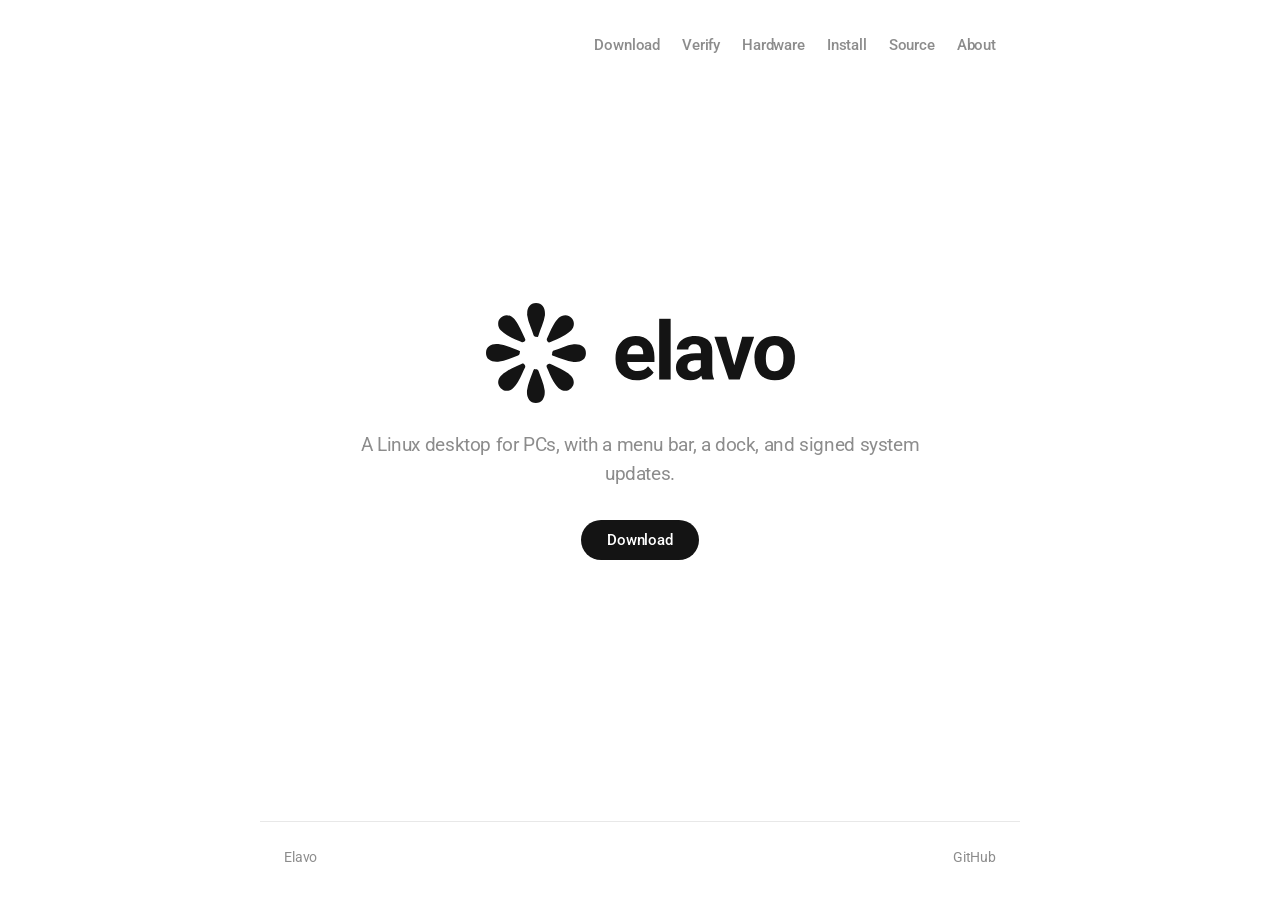
==== index.html @ ad72ccfb "Initial Placeholder Site" ====
<!DOCTYPE html>
<html lang="en">
<head>
  <meta charset="utf-8">
  <meta name="viewport" content="width=device-width, initial-scale=1">
  <title>Elavo</title>
  <meta name="description" content="Elavo is a Linux desktop for PCs, with a menu bar, a dock, and signed system updates.">
  <link rel="icon" href="/assets/sun.svg" type="image/svg+xml">
  <link rel="stylesheet" href="/assets/site.css">
</head>
<body class="home">
  <a class="skip" href="#main">Skip to content</a>
  <header class="site-header">
    <nav class="site-nav" aria-label="Site">
      <a href="/download/">Download</a>
      <a href="/verify/">Verify</a>
      <a href="/hardware/">Hardware</a>
      <a href="/install/">Install</a>
      <a href="/source/">Source</a>
      <a href="/about/">About</a>
    </nav>
  </header>

  <main id="main">
    <h1><span class="logo" role="img" aria-label="Elavo"></span></h1>
    <p class="tagline">A Linux desktop for PCs, with a menu bar, a dock, and signed system updates.</p>
    <a class="button" href="/download/">Download</a>
  </main>

  <footer class="site-footer">
    <span>Elavo</span>
    <a href="https://github.com/elavo-io">GitHub</a>
  </footer>
</body>
</html>
---- assets/site.css ----
@import url("https://fonts.googleapis.com/css2?family=JetBrains+Mono:wght@400;500&family=Roboto:wght@400;500;700;900&display=swap");

:root {
  --page: #ffffff;
  --surface: #f4f4f4;
  --surface-hover: #ebebeb;
  --line: rgba(0, 0, 0, 0.09);
  --text: #141414;
  --text-muted: rgba(0, 0, 0, 0.45);
  --text-body: rgba(0, 0, 0, 0.72);
  --button: #141414;
  --button-text: #ffffff;
  --well: #141414;
  --well-text: #ebebeb;
  --font: "Roboto", system-ui, -apple-system, "Segoe UI", sans-serif;
  --mono: "JetBrains Mono", ui-monospace, "SF Mono", Menlo, Consolas, monospace;
  --measure: 760px;
  color-scheme: light dark;
}

@media (prefers-color-scheme: dark) {
  :root {
    --page: #1f1f1f;
    --surface: #292929;
    --surface-hover: #333333;
    --line: rgba(255, 255, 255, 0.09);
    --text: #ebebeb;
    --text-muted: rgba(255, 255, 255, 0.45);
    --text-body: rgba(255, 255, 255, 0.72);
    --button: #ebebeb;
    --button-text: #141414;
    --well: #141414;
    --well-text: #ebebeb;
  }
}

*,
*::before,
*::after {
  box-sizing: border-box;
}

html {
  -webkit-text-size-adjust: 100%;
}

body {
  margin: 0;
  min-height: 100vh;
  display: flex;
  flex-direction: column;
  background: var(--page);
  color: var(--text);
  font-family: var(--font);
  font-size: 16px;
  line-height: 1.6;
  letter-spacing: -0.01em;
}

a {
  color: inherit;
}

a:focus-visible,
button:focus-visible {
  outline: 2px solid var(--text);
  outline-offset: 3px;
  border-radius: 6px;
}

.skip {
  position: absolute;
  left: 16px;
  top: -48px;
  padding: 8px 14px;
  border-radius: 8px;
  background: var(--button);
  color: var(--button-text);
  text-decoration: none;
  z-index: 10;
}

.skip:focus {
  top: 16px;
}

.logo {
  display: block;
  aspect-ratio: 381.7 / 91.4;
  background: currentColor;
  -webkit-mask: url("/logo.svg") center / contain no-repeat;
  mask: url("/logo.svg") center / contain no-repeat;
}

/* Header and footer */

.site-header,
.site-footer,
main {
  width: 100%;
  max-width: var(--measure);
  margin: 0 auto;
  padding-left: 24px;
  padding-right: 24px;
}

.site-header {
  display: flex;
  align-items: center;
  justify-content: space-between;
  flex-wrap: wrap;
  gap: 12px 24px;
  padding-top: 28px;
  padding-bottom: 28px;
}

.site-header .logo {
  width: 104px;
  color: var(--text);
}

.site-nav {
  display: flex;
  flex-wrap: wrap;
  gap: 2px;
  margin-right: -10px;
  font-size: 0.9375rem;
  font-weight: 500;
}

.site-nav a {
  padding: 5px 10px;
  border-radius: 999px;
  color: var(--text-muted);
  text-decoration: none;
}

.site-nav a:hover {
  color: var(--text);
}

.site-nav a[aria-current="page"] {
  color: var(--text);
  background: var(--surface);
}

main {
  flex: 1;
  padding-top: 24px;
  padding-bottom: 64px;
}

.site-footer {
  display: flex;
  flex-wrap: wrap;
  justify-content: space-between;
  gap: 8px 20px;
  padding-top: 24px;
  padding-bottom: 32px;
  border-top: 1px solid var(--line);
  font-size: 0.875rem;
  color: var(--text-muted);
}

.site-footer a {
  text-decoration: none;
}

.site-footer a:hover {
  color: var(--text);
}

/* Home */

.home main {
  display: flex;
  flex-direction: column;
  align-items: center;
  justify-content: center;
  text-align: center;
  padding-top: 48px;
  padding-bottom: 96px;
}

.home .site-header {
  justify-content: flex-end;
}

.home h1 {
  margin: 0 0 28px;
}

.home h1 .logo {
  width: min(420px, 78vw);
  color: var(--text);
}

.visually-hidden {
  position: absolute;
  width: 1px;
  height: 1px;
  overflow: hidden;
  clip: rect(0 0 0 0);
  white-space: nowrap;
}

.tagline {
  max-width: 30em;
  margin: 0 0 32px;
  font-size: 1.1875rem;
  line-height: 1.5;
  color: var(--text-muted);
  letter-spacing: -0.02em;
}

/* Text pages */

h1 {
  margin: 0 0 8px;
  font-size: 2.5rem;
  line-height: 1.15;
  font-weight: 900;
  letter-spacing: -0.02em;
}

.lede {
  margin: 0 0 40px;
  font-size: 1.1875rem;
  line-height: 1.5;
  color: var(--text-muted);
  letter-spacing: -0.02em;
}

h2 {
  margin: 48px 0 10px;
  font-size: 1.375rem;
  line-height: 1.3;
  font-weight: 700;
  letter-spacing: -0.02em;
}

h3 {
  margin: 28px 0 6px;
  font-size: 1rem;
  font-weight: 500;
}

main p,
main li {
  color: var(--text-body);
}

main p {
  margin: 0 0 14px;
}

main ul,
main ol {
  margin: 0 0 16px;
  padding-left: 1.3em;
}

main li {
  margin: 4px 0;
}

main a {
  text-decoration-color: var(--text-muted);
  text-underline-offset: 3px;
}

main a:hover {
  text-decoration-color: currentColor;
}

strong {
  color: var(--text);
  font-weight: 500;
}

code {
  font-family: var(--mono);
  font-size: 0.875em;
  padding: 1px 5px;
  border-radius: 5px;
  background: var(--surface);
  letter-spacing: 0;
}

kbd {
  font-family: var(--font);
  font-size: 0.8125em;
  font-weight: 500;
  padding: 1px 6px;
  border-radius: 5px;
  background: var(--surface);
  box-shadow: inset 0 -1px 0 var(--line);
  color: var(--text);
}

.command {
  position: relative;
  margin: 12px 0 20px;
}

.command pre {
  margin: 0;
  padding: 14px 84px 14px 16px;
  border-radius: 10px;
  background: var(--well);
  color: var(--well-text);
  overflow-x: auto;
  font-family: var(--mono);
  font-size: 0.875rem;
  line-height: 1.6;
  letter-spacing: 0;
}

.command pre code {
  padding: 0;
  background: none;
  font-size: inherit;
}

.copy {
  position: absolute;
  top: 9px;
  right: 9px;
  padding: 4px 11px;
  border: 0;
  border-radius: 7px;
  background: rgba(255, 255, 255, 0.12);
  color: #ebebeb;
  font: 500 0.8125rem/1.4 var(--font);
  cursor: pointer;
}

.copy:hover {
  background: rgba(255, 255, 255, 0.2);
}

.note {
  margin: 0 0 32px;
  padding: 16px 18px;
  border-radius: 12px;
  background: var(--surface);
}

.note > :last-child {
  margin-bottom: 0;
}

/* Buttons */

.button {
  display: inline-flex;
  align-items: center;
  padding: 11px 26px;
  border: 0;
  border-radius: 999px;
  background: var(--button);
  color: var(--button-text);
  font: 500 0.9375rem/1.2 var(--font);
  letter-spacing: -0.01em;
  text-decoration: none;
  cursor: pointer;
}

.button:hover {
  opacity: 0.86;
}

.button[aria-disabled="true"] {
  background: transparent;
  box-shadow: inset 0 0 0 1px var(--line);
  color: var(--text-muted);
  cursor: default;
  pointer-events: none;
}

/* Download */

.release {
  margin: 0 0 12px;
  padding: 24px;
  border-radius: 14px;
  background: var(--surface);
}

.release-head {
  display: flex;
  align-items: flex-start;
  justify-content: space-between;
  flex-wrap: wrap;
  gap: 16px;
  margin-bottom: 20px;
}

.release-head h2 {
  margin: 0;
}

.release-head p {
  margin: 2px 0 0;
  color: var(--text-muted);
}

.facts {
  display: grid;
  grid-template-columns: max-content 1fr;
  gap: 6px 24px;
  margin: 0;
  font-size: 0.9375rem;
}

.facts dt {
  color: var(--text);
  font-weight: 500;
}

.facts dd {
  margin: 0;
  color: var(--text-muted);
  overflow-wrap: anywhere;
}

/* Source */

.repos {
  list-style: none;
  padding: 0 !important;
  display: grid;
  gap: 8px;
}

.repos li {
  margin: 0;
}

.repos a {
  display: block;
  padding: 16px 18px;
  border-radius: 12px;
  background: var(--surface);
  text-decoration: none;
}

.repos a:hover {
  background: var(--surface-hover);
}

.repos strong {
  display: block;
}

.repos span {
  color: var(--text-muted);
  font-size: 0.9375rem;
}

@media (max-width: 640px) {
  .site-header,
  .site-footer,
  main {
    padding-left: 18px;
    padding-right: 18px;
  }

  .site-header {
    padding-top: 20px;
    padding-bottom: 16px;
  }

  .site-nav {
    margin: 0 -10px;
  }

  h1 {
    font-size: 2rem;
  }

  .facts {
    grid-template-columns: 1fr;
    gap: 0;
  }

  .facts dd {
    margin-bottom: 10px;
  }
}
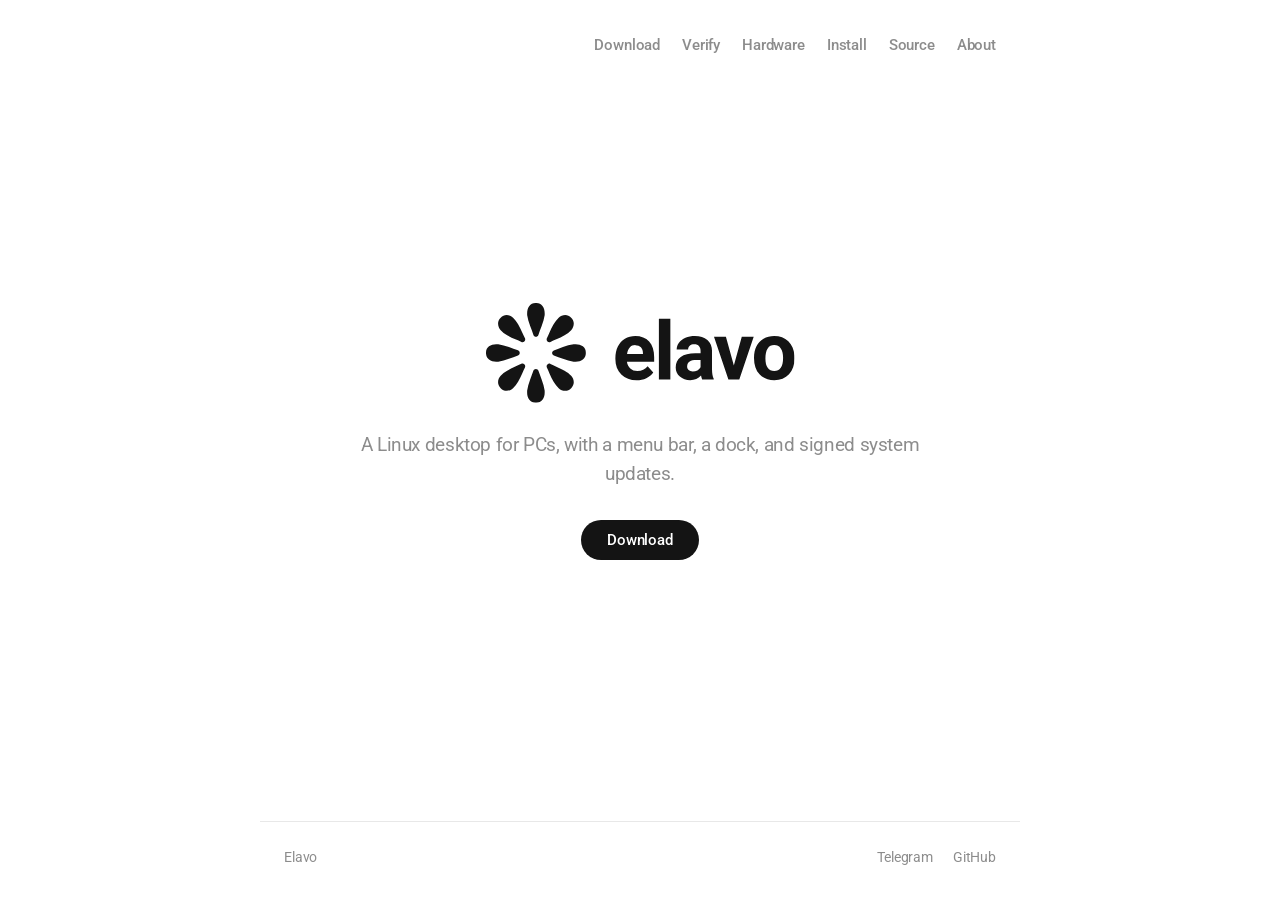
==== commit d7fa6e33: "add Telegram" ====
--- a/index.html
+++ b/index.html
@@ -29,7 +29,10 @@
 
   <footer class="site-footer">
     <span>Elavo</span>
-    <a href="https://github.com/elavo-io">GitHub</a>
+    <span class="footer-links">
+      <a href="https://t.me/elavoNews">Telegram</a>
+      <a href="https://github.com/elavo-io">GitHub</a>
+    </span>
   </footer>
 </body>
 </html>
--- a/assets/site.css
+++ b/assets/site.css
@@ -166,6 +166,11 @@
   text-decoration: none;
 }
 
+.footer-links {
+  display: flex;
+  gap: 20px;
+}
+
 .site-footer a:hover {
   color: var(--text);
 }
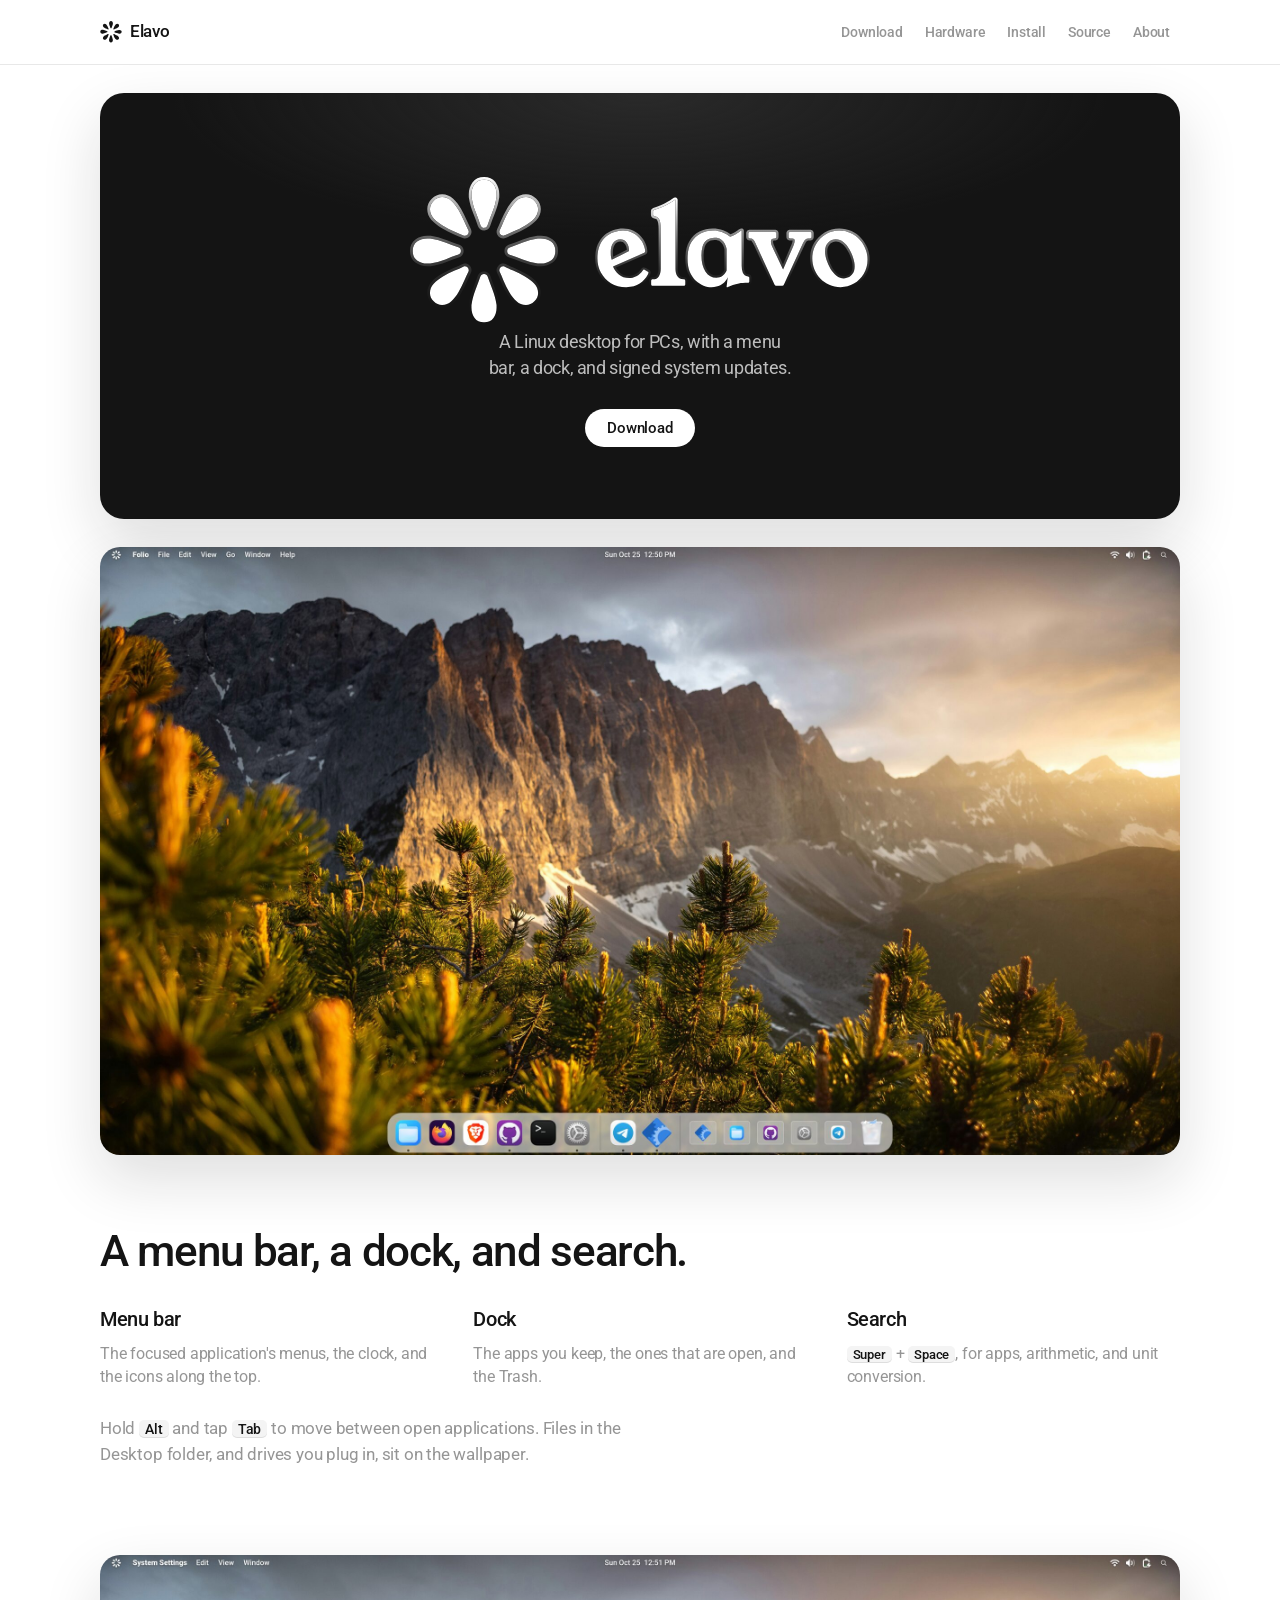
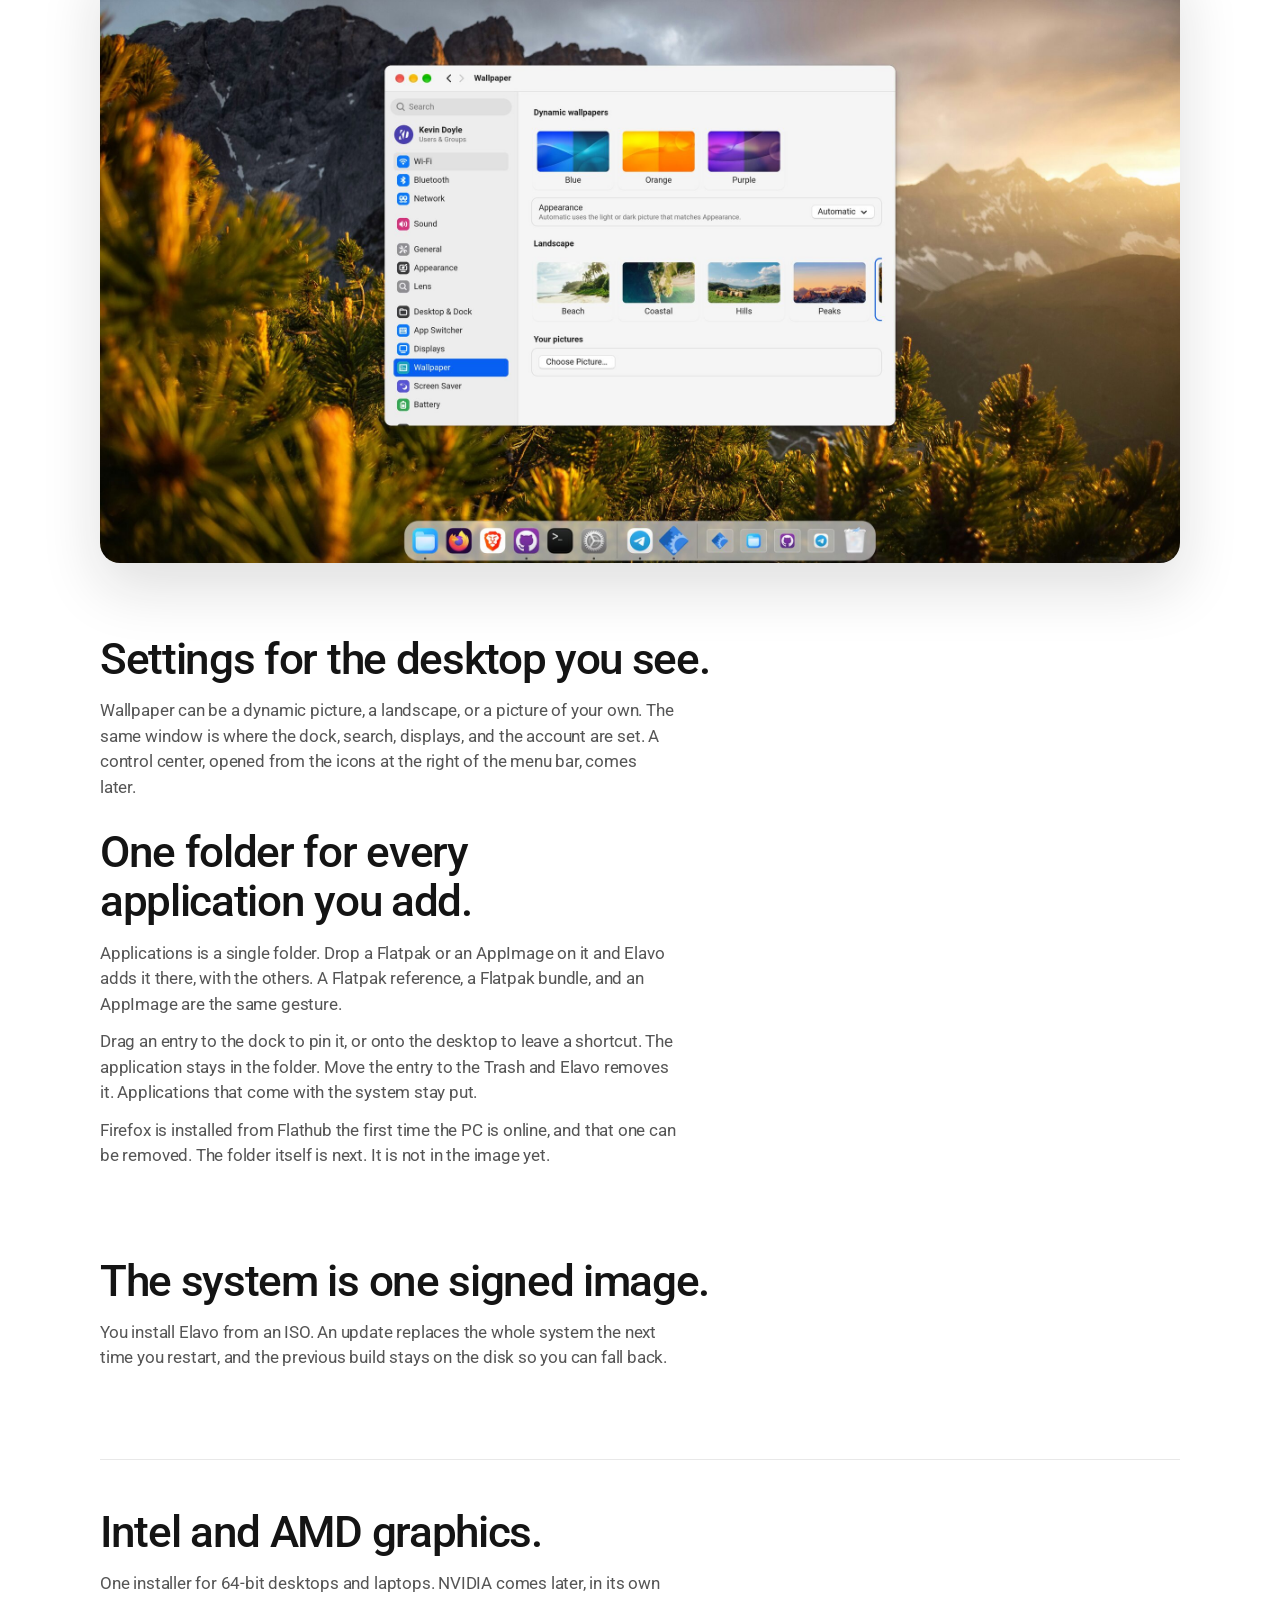
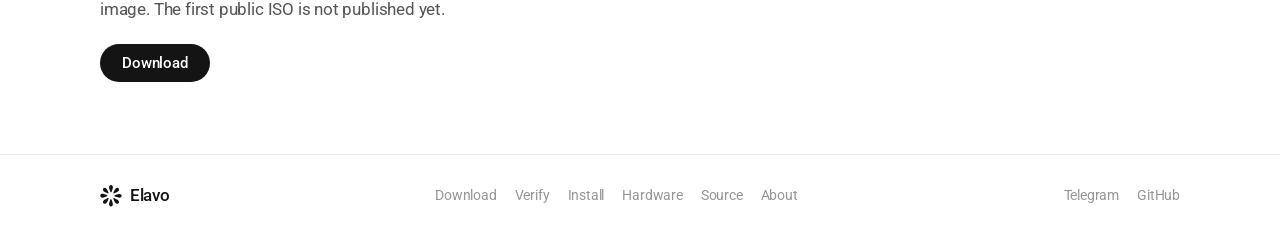
==== commit 3ba05319: "Work in Progress Improvements" ====
--- a/index.html
+++ b/index.html
@@ -11,28 +11,100 @@
 <body class="home">
   <a class="skip" href="#main">Skip to content</a>
   <header class="site-header">
-    <nav class="site-nav" aria-label="Site">
-      <a href="/download/">Download</a>
-      <a href="/verify/">Verify</a>
-      <a href="/hardware/">Hardware</a>
-      <a href="/install/">Install</a>
-      <a href="/source/">Source</a>
-      <a href="/about/">About</a>
-    </nav>
+    <div class="wrap bar">
+      <a class="brand" href="/" aria-label="Elavo home">
+        <img class="brand-mark" src="/assets/sun.svg" alt="">
+        <span class="brand-name">Elavo</span>
+      </a>
+      <nav class="site-nav" aria-label="Site">
+        <a href="/download/">Download</a>
+        <a href="/hardware/">Hardware</a>
+        <a href="/install/">Install</a>
+        <a href="/source/">Source</a>
+        <a href="/about/">About</a>
+      </nav>
+    </div>
   </header>
 
   <main id="main">
-    <h1><span class="logo" role="img" aria-label="Elavo"></span></h1>
-    <p class="tagline">A Linux desktop for PCs, with a menu bar, a dock, and signed system updates.</p>
-    <a class="button" href="/download/">Download</a>
+    <section class="hero">
+      <h1 class="hero-logo"><img src="/logo.svg" alt="Elavo"></h1>
+      <p class="hero-tagline">A Linux desktop for PCs, with a menu bar, a dock, and signed system updates.</p>
+      <a class="button button-on-dark" href="/download/">Download</a>
+    </section>
+
+    <figure class="shot">
+      <img src="/assets/shots/desktop.jpg" alt="The Elavo desktop, with a menu bar, a dock, and a landscape wallpaper.">
+    </figure>
+
+    <section class="chapter">
+      <h2>A menu bar, a dock, and search.</h2>
+    </section>
+
+    <section class="points">
+      <article>
+        <h3>Menu bar</h3>
+        <p>The focused application's menus, the clock, and the icons along the top.</p>
+      </article>
+      <article>
+        <h3>Dock</h3>
+        <p>The apps you keep, the ones that are open, and the Trash.</p>
+      </article>
+      <article>
+        <h3>Search</h3>
+        <p><kbd>Super</kbd> + <kbd>Space</kbd>, for apps, arithmetic, and unit conversion.</p>
+      </article>
+    </section>
+
+    <p class="aside">Hold <kbd>Alt</kbd> and tap <kbd>Tab</kbd> to move between open applications. Files in the Desktop folder, and drives you plug in, sit on the wallpaper.</p>
+
+    <figure class="shot">
+      <img src="/assets/shots/wallpaper.jpg" alt="System Settings open to Wallpaper, with dynamic pictures and landscapes.">
+    </figure>
+
+    <section class="chapter">
+      <h2>Settings for the desktop you see.</h2>
+      <p>Wallpaper can be a dynamic picture, a landscape, or a picture of your own. The same window is where the dock, search, displays, and the account are set. A control center, opened from the icons at the right of the menu bar, comes later.</p>
+    </section>
+
+    <section class="chapter chapter-next">
+      <h2>One folder for every application you add.</h2>
+      <p>Applications is a single folder. Drop a Flatpak or an AppImage on it and Elavo adds it there, with the others. A Flatpak reference, a Flatpak bundle, and an AppImage are the same gesture.</p>
+      <p>Drag an entry to the dock to pin it, or onto the desktop to leave a shortcut. The application stays in the folder. Move the entry to the Trash and Elavo removes it. Applications that come with the system stay put.</p>
+      <p>Firefox is installed from Flathub the first time the PC is online, and that one can be removed. The folder itself is next. It is not in the image yet.</p>
+    </section>
+
+    <section class="chapter chapter-next">
+      <h2>The system is one signed image.</h2>
+      <p>You install Elavo from an ISO. An update replaces the whole system the next time you restart, and the previous build stays on the disk so you can fall back.</p>
+    </section>
+
+    <section class="close">
+      <h2>Intel and AMD graphics.</h2>
+      <p>One installer for 64-bit desktops and laptops. NVIDIA comes later, in its own image. The first public ISO is not published yet.</p>
+      <a class="button" href="/download/">Download</a>
+    </section>
   </main>
 
   <footer class="site-footer">
-    <span>Elavo</span>
-    <span class="footer-links">
-      <a href="https://t.me/elavoNews">Telegram</a>
-      <a href="https://github.com/elavo-io">GitHub</a>
-    </span>
+    <div class="wrap footer-inner">
+      <a class="brand" href="/">
+        <img class="brand-mark" src="/assets/sun.svg" alt="">
+        <span class="brand-name">Elavo</span>
+      </a>
+      <nav class="footer-nav" aria-label="Footer">
+        <a href="/download/">Download</a>
+        <a href="/verify/">Verify</a>
+        <a href="/install/">Install</a>
+        <a href="/hardware/">Hardware</a>
+        <a href="/source/">Source</a>
+        <a href="/about/">About</a>
+      </nav>
+      <nav class="footer-else" aria-label="Elsewhere">
+        <a href="https://t.me/elavoNews">Telegram</a>
+        <a href="https://github.com/elavo-io">GitHub</a>
+      </nav>
+    </div>
   </footer>
 </body>
 </html>
--- a/assets/site.css
+++ b/assets/site.css
@@ -1,4 +1,4 @@
-@import url("https://fonts.googleapis.com/css2?family=JetBrains+Mono:wght@400;500&family=Roboto:wght@400;500;700;900&display=swap");
+@import url("https://fonts.googleapis.com/css2?family=JetBrains+Mono:wght@400;500&family=Roboto:wght@400;500;700&display=swap");
 
 :root {
   --page: #ffffff;
@@ -6,15 +6,20 @@
   --surface-hover: #ebebeb;
   --line: rgba(0, 0, 0, 0.09);
   --text: #141414;
-  --text-muted: rgba(0, 0, 0, 0.45);
-  --text-body: rgba(0, 0, 0, 0.72);
+  --text-muted: rgba(20, 20, 20, 0.45);
+  --text-body: rgba(20, 20, 20, 0.72);
   --button: #141414;
+  --button-hover: #2c2c2c;
   --button-text: #ffffff;
+  --accent: #0860f2;
   --well: #141414;
   --well-text: #ebebeb;
+  --hero: #141414;
+  --hero-text: rgba(255, 255, 255, 0.72);
+  --shadow: 0 24px 60px rgba(20, 20, 20, 0.14);
   --font: "Roboto", system-ui, -apple-system, "Segoe UI", sans-serif;
   --mono: "JetBrains Mono", ui-monospace, "SF Mono", Menlo, Consolas, monospace;
-  --measure: 760px;
+  --gutter: 48px;
   color-scheme: light dark;
 }
 
@@ -25,12 +30,13 @@
     --surface-hover: #333333;
     --line: rgba(255, 255, 255, 0.09);
     --text: #ebebeb;
-    --text-muted: rgba(255, 255, 255, 0.45);
-    --text-body: rgba(255, 255, 255, 0.72);
+    --text-muted: rgba(235, 235, 235, 0.45);
+    --text-body: rgba(235, 235, 235, 0.72);
     --button: #ebebeb;
+    --button-hover: #ffffff;
     --button-text: #141414;
-    --well: #141414;
-    --well-text: #ebebeb;
+    --accent: #7aabff;
+    --shadow: none;
   }
 }
 
@@ -52,9 +58,14 @@
   background: var(--page);
   color: var(--text);
   font-family: var(--font);
-  font-size: 16px;
-  line-height: 1.6;
-  letter-spacing: -0.01em;
+  font-size: 17px;
+  line-height: 1.5;
+  letter-spacing: -0.011em;
+}
+
+img {
+  max-width: 100%;
+  height: auto;
 }
 
 a {
@@ -63,7 +74,7 @@
 
 a:focus-visible,
 button:focus-visible {
-  outline: 2px solid var(--text);
+  outline: 2px solid var(--accent);
   outline-offset: 3px;
   border-radius: 6px;
 }
@@ -73,179 +84,293 @@
   left: 16px;
   top: -48px;
   padding: 8px 14px;
-  border-radius: 8px;
+  border-radius: 999px;
   background: var(--button);
   color: var(--button-text);
   text-decoration: none;
-  z-index: 10;
+  z-index: 20;
 }
 
 .skip:focus {
   top: 16px;
 }
 
-.logo {
-  display: block;
-  aspect-ratio: 381.7 / 91.4;
-  background: currentColor;
-  -webkit-mask: url("/logo.svg") center / contain no-repeat;
-  mask: url("/logo.svg") center / contain no-repeat;
+.wrap,
+main {
+  width: min(1080px, calc(100% - var(--gutter)));
+  margin-inline: auto;
 }
 
 /* Header and footer */
 
-.site-header,
-.site-footer,
-main {
-  width: 100%;
-  max-width: var(--measure);
-  margin: 0 auto;
-  padding-left: 24px;
-  padding-right: 24px;
-}
-
 .site-header {
+  position: sticky;
+  top: 0;
+  z-index: 10;
+  background: color-mix(in srgb, var(--page) 86%, transparent);
+  backdrop-filter: blur(18px);
+  border-bottom: 1px solid var(--line);
+}
+
+.bar {
   display: flex;
   align-items: center;
   justify-content: space-between;
-  flex-wrap: wrap;
-  gap: 12px 24px;
-  padding-top: 28px;
-  padding-bottom: 28px;
-}
-
-.site-header .logo {
-  width: 104px;
-  color: var(--text);
+  gap: 20px 28px;
+  min-height: 64px;
+}
+
+.brand {
+  display: inline-flex;
+  align-items: center;
+  gap: 8px;
+  flex: none;
+  color: var(--text);
+  text-decoration: none;
+}
+
+.brand-mark {
+  width: 22px;
+  height: 22px;
+}
+
+.brand-name {
+  font-size: 1.0625rem;
+  font-weight: 500;
+  letter-spacing: -0.02em;
 }
 
 .site-nav {
   display: flex;
   flex-wrap: wrap;
+  justify-content: flex-end;
   gap: 2px;
-  margin-right: -10px;
-  font-size: 0.9375rem;
+  font-size: 0.875rem;
   font-weight: 500;
 }
 
 .site-nav a {
-  padding: 5px 10px;
+  padding: 6px 10px;
   border-radius: 999px;
   color: var(--text-muted);
   text-decoration: none;
 }
 
-.site-nav a:hover {
-  color: var(--text);
-}
-
+.site-nav a:hover,
 .site-nav a[aria-current="page"] {
   color: var(--text);
-  background: var(--surface);
 }
 
 main {
   flex: 1;
-  padding-top: 24px;
-  padding-bottom: 64px;
+  padding-top: 56px;
+  padding-bottom: 96px;
+}
+
+body:not(.home) main > * {
+  max-width: 40rem;
 }
 
 .site-footer {
+  border-top: 1px solid var(--line);
+  padding: 28px 0 36px;
+}
+
+.footer-inner {
   display: flex;
   flex-wrap: wrap;
+  align-items: center;
   justify-content: space-between;
-  gap: 8px 20px;
-  padding-top: 24px;
-  padding-bottom: 32px;
-  border-top: 1px solid var(--line);
+  gap: 16px 28px;
+}
+
+.footer-nav,
+.footer-else {
+  display: flex;
+  flex-wrap: wrap;
+  gap: 6px 18px;
   font-size: 0.875rem;
-  color: var(--text-muted);
-}
-
-.site-footer a {
+}
+
+.footer-nav a,
+.footer-else a {
+  color: var(--text-muted);
   text-decoration: none;
 }
 
-.footer-links {
-  display: flex;
-  gap: 20px;
-}
-
-.site-footer a:hover {
+.footer-nav a:hover,
+.footer-else a:hover {
   color: var(--text);
 }
 
 /* Home */
 
 .home main {
+  padding-top: 28px;
+  padding-bottom: 72px;
+}
+
+.hero {
   display: flex;
   flex-direction: column;
   align-items: center;
-  justify-content: center;
   text-align: center;
+  margin: 0 0 28px;
+  padding: 84px 32px 72px;
+  border-radius: 24px;
+  background:
+    radial-gradient(ellipse 70% 55% at 50% 0%, #2a2a2a, transparent 62%),
+    var(--hero);
+  box-shadow: var(--shadow);
+  color: #fff;
+}
+
+@media (prefers-color-scheme: dark) {
+  .hero {
+    border: 1px solid rgba(255, 255, 255, 0.08);
+  }
+}
+
+.hero-logo {
+  margin: 0;
+}
+
+.hero-logo img {
+  display: block;
+  width: min(460px, 86%);
+  margin: 0 auto;
+}
+
+.hero-tagline {
+  max-width: 22em;
+  margin: 4px 0 28px;
+  color: var(--hero-text);
+  text-wrap: balance;
+  font-size: 1.125rem;
+  line-height: 1.45;
+  letter-spacing: -0.02em;
+}
+
+.shot {
+  margin: 0 0 72px;
+}
+
+.shot img {
+  display: block;
+  width: 100%;
+  height: auto;
+  border-radius: 20px;
+  box-shadow: var(--shadow);
+}
+
+@media (prefers-color-scheme: dark) {
+  .shot img {
+    border: 1px solid rgba(255, 255, 255, 0.08);
+  }
+}
+
+.chapter {
+  margin: 0 0 28px;
+}
+
+.chapter h2,
+.close h2 {
+  margin: 0 0 14px;
+  max-width: 16em;
+  font-size: clamp(2rem, 4.2vw, 2.75rem);
+  font-weight: 500;
+  line-height: 1.12;
+  letter-spacing: -0.03em;
+  text-wrap: balance;
+}
+
+.chapter p,
+.aside,
+.close p {
+  max-width: 36rem;
+  margin: 0 0 12px;
+  color: var(--text-body);
+  font-size: 1.0625rem;
+  line-height: 1.5;
+}
+
+.chapter a,
+.aside a,
+.close a:not(.button) {
+  color: var(--accent);
+  text-underline-offset: 3px;
+  text-decoration-color: color-mix(in srgb, var(--accent) 40%, transparent);
+}
+
+.points {
+  display: grid;
+  grid-template-columns: repeat(3, 1fr);
+  gap: 36px 40px;
+  margin: 8px 0 28px;
+  padding: 0;
+}
+
+.points h3 {
+  margin: 0 0 8px;
+  font-size: 1.25rem;
+  font-weight: 500;
+  letter-spacing: -0.02em;
+}
+
+.points p {
+  margin: 0;
+  color: var(--text-muted);
+  font-size: 1rem;
+  line-height: 1.45;
+}
+
+.aside {
+  margin: 0 0 88px;
+  color: var(--text-muted);
+}
+
+.chapter-next {
+  margin-bottom: 88px;
+}
+
+.close {
   padding-top: 48px;
-  padding-bottom: 96px;
-}
-
-.home .site-header {
-  justify-content: flex-end;
-}
-
-.home h1 {
-  margin: 0 0 28px;
-}
-
-.home h1 .logo {
-  width: min(420px, 78vw);
-  color: var(--text);
-}
-
-.visually-hidden {
-  position: absolute;
-  width: 1px;
-  height: 1px;
-  overflow: hidden;
-  clip: rect(0 0 0 0);
-  white-space: nowrap;
-}
-
-.tagline {
-  max-width: 30em;
-  margin: 0 0 32px;
-  font-size: 1.1875rem;
-  line-height: 1.5;
-  color: var(--text-muted);
-  letter-spacing: -0.02em;
+  border-top: 1px solid var(--line);
+}
+
+.close .button {
+  margin-top: 10px;
 }
 
 /* Text pages */
 
 h1 {
-  margin: 0 0 8px;
-  font-size: 2.5rem;
-  line-height: 1.15;
-  font-weight: 900;
-  letter-spacing: -0.02em;
+  margin: 0 0 12px;
+  font-size: clamp(2.5rem, 5vw, 3.25rem);
+  font-weight: 500;
+  line-height: 1.08;
+  letter-spacing: -0.03em;
+  text-wrap: balance;
 }
 
 .lede {
   margin: 0 0 40px;
-  font-size: 1.1875rem;
-  line-height: 1.5;
+  font-size: 1.25rem;
+  line-height: 1.45;
   color: var(--text-muted);
   letter-spacing: -0.02em;
 }
 
 h2 {
-  margin: 48px 0 10px;
-  font-size: 1.375rem;
-  line-height: 1.3;
-  font-weight: 700;
+  margin: 52px 0 10px;
+  font-size: 1.5rem;
+  font-weight: 500;
+  line-height: 1.25;
   letter-spacing: -0.02em;
 }
 
 h3 {
-  margin: 28px 0 6px;
+  margin: 28px 0 8px;
   font-size: 1rem;
   font-weight: 500;
 }
@@ -262,19 +387,20 @@
 main ul,
 main ol {
   margin: 0 0 16px;
-  padding-left: 1.3em;
+  padding-left: 1.25em;
 }
 
 main li {
-  margin: 4px 0;
-}
-
-main a {
-  text-decoration-color: var(--text-muted);
+  margin: 5px 0;
+}
+
+body:not(.home) main a {
+  color: var(--accent);
   text-underline-offset: 3px;
-}
-
-main a:hover {
+  text-decoration-color: color-mix(in srgb, var(--accent) 40%, transparent);
+}
+
+body:not(.home) main a:hover {
   text-decoration-color: currentColor;
 }
 
@@ -285,7 +411,7 @@
 
 code {
   font-family: var(--mono);
-  font-size: 0.875em;
+  font-size: 0.85em;
   padding: 1px 5px;
   border-radius: 5px;
   background: var(--surface);
@@ -311,7 +437,7 @@
 .command pre {
   margin: 0;
   padding: 14px 84px 14px 16px;
-  border-radius: 10px;
+  border-radius: 12px;
   background: var(--well);
   color: var(--well-text);
   overflow-x: auto;
@@ -325,6 +451,7 @@
   padding: 0;
   background: none;
   font-size: inherit;
+  color: inherit;
 }
 
 .copy {
@@ -333,10 +460,11 @@
   right: 9px;
   padding: 4px 11px;
   border: 0;
-  border-radius: 7px;
+  border-radius: 999px;
   background: rgba(255, 255, 255, 0.12);
   color: #ebebeb;
   font: 500 0.8125rem/1.4 var(--font);
+  letter-spacing: -0.01em;
   cursor: pointer;
 }
 
@@ -345,7 +473,7 @@
 }
 
 .note {
-  margin: 0 0 32px;
+  margin: 0 0 28px;
   padding: 16px 18px;
   border-radius: 12px;
   background: var(--surface);
@@ -357,10 +485,11 @@
 
 /* Buttons */
 
-.button {
+.button,
+body:not(.home) main a.button {
   display: inline-flex;
   align-items: center;
-  padding: 11px 26px;
+  padding: 10px 22px;
   border: 0;
   border-radius: 999px;
   background: var(--button);
@@ -372,10 +501,20 @@
 }
 
 .button:hover {
-  opacity: 0.86;
-}
-
-.button[aria-disabled="true"] {
+  background: var(--button-hover);
+}
+
+.button-on-dark {
+  background: #ffffff;
+  color: #141414;
+}
+
+.button-on-dark:hover {
+  background: #f0f0f0;
+}
+
+.button[aria-disabled="true"],
+body:not(.home) main a.button[aria-disabled="true"] {
   background: transparent;
   box-shadow: inset 0 0 0 1px var(--line);
   color: var(--text-muted);
@@ -388,7 +527,7 @@
 .release {
   margin: 0 0 12px;
   padding: 24px;
-  border-radius: 14px;
+  border-radius: 16px;
   background: var(--surface);
 }
 
@@ -413,7 +552,7 @@
 .facts {
   display: grid;
   grid-template-columns: max-content 1fr;
-  gap: 6px 24px;
+  gap: 8px 28px;
   margin: 0;
   font-size: 0.9375rem;
 }
@@ -433,7 +572,7 @@
 
 .repos {
   list-style: none;
-  padding: 0 !important;
+  padding: 0;
   display: grid;
   gap: 8px;
 }
@@ -442,20 +581,24 @@
   margin: 0;
 }
 
-.repos a {
+body:not(.home) main .repos a {
   display: block;
   padding: 16px 18px;
   border-radius: 12px;
   background: var(--surface);
+  color: var(--text);
   text-decoration: none;
 }
 
-.repos a:hover {
+body:not(.home) main .repos a:hover {
   background: var(--surface-hover);
+  text-decoration: none;
 }
 
 .repos strong {
   display: block;
+  font-weight: 500;
+  letter-spacing: -0.01em;
 }
 
 .repos span {
@@ -463,25 +606,43 @@
   font-size: 0.9375rem;
 }
 
-@media (max-width: 640px) {
-  .site-header,
-  .site-footer,
+@media (max-width: 800px) {
+  .points {
+    grid-template-columns: 1fr;
+    gap: 28px;
+  }
+}
+
+@media (max-width: 720px) {
+  :root {
+    --gutter: 36px;
+  }
+
+  .bar {
+    flex-wrap: wrap;
+    min-height: 0;
+    padding: 14px 0;
+    gap: 4px 16px;
+  }
+
+  .site-nav {
+    justify-content: flex-start;
+    margin-left: -10px;
+  }
+
+  .hero {
+    margin-bottom: 64px;
+    padding: 56px 20px 48px;
+    border-radius: 18px;
+  }
+
+  .aside,
+  .chapter-next {
+    margin-bottom: 64px;
+  }
+
   main {
-    padding-left: 18px;
-    padding-right: 18px;
-  }
-
-  .site-header {
-    padding-top: 20px;
-    padding-bottom: 16px;
-  }
-
-  .site-nav {
-    margin: 0 -10px;
-  }
-
-  h1 {
-    font-size: 2rem;
+    padding-top: 36px;
   }
 
   .facts {
@@ -490,6 +651,10 @@
   }
 
   .facts dd {
-    margin-bottom: 10px;
-  }
-}
+    margin-bottom: 12px;
+  }
+
+  .footer-inner {
+    align-items: flex-start;
+  }
+}
